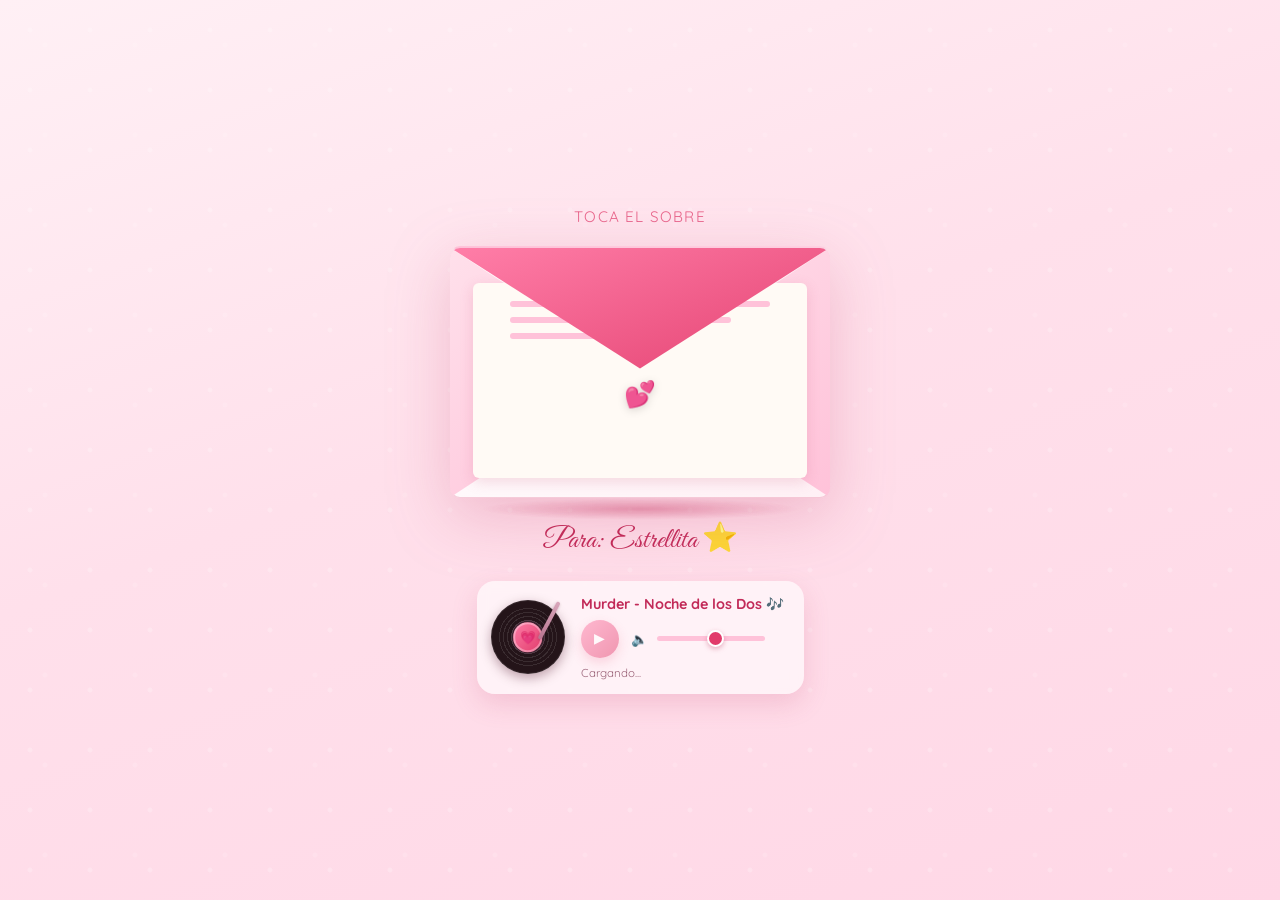
==== docs/index.html @ 25b12443 "Start the music on by default, and fix a YouTube API load race The song now begins as soon as the br" ====
<!DOCTYPE html>
<html lang="es">
<head>
<meta charset="UTF-8">
<meta name="viewport" content="width=device-width, initial-scale=1.0, maximum-scale=1, user-scalable=no">
<title>Para Estrellita 💝</title>
<link rel="icon" href="data:image/svg+xml,<svg xmlns=%22http://www.w3.org/2000/svg%22 viewBox=%220 0 100 100%22><text y=%22.9em%22 font-size=%2290%22>💌</text></svg>">
<link rel="preconnect" href="https://fonts.googleapis.com">
<link rel="preconnect" href="https://fonts.gstatic.com" crossorigin>
<link href="https://fonts.googleapis.com/css2?family=Great+Vibes&family=Quicksand:wght@400;500;600;700&display=swap" rel="stylesheet">
<link rel="stylesheet" href="style.css?v=6">
</head>
<body>

<div class="sky" id="sky"></div>

<main class="stage" id="stage">

  <!-- ENVELOPE SCENE -->
  <section class="scene envelope-scene" id="envelopeScene">
    <p class="hint">Toca el sobre</p>
    <div class="envelope" id="envelope" role="button" tabindex="0" aria-label="Abrir sobre">
      <div class="envelope-shadow"></div>

      <div class="letter-peek">
        <div class="letter-peek-lines">
          <span></span><span></span><span></span>
        </div>
        <div class="wax-seal">S<span class="amp">&amp;</span>E</div>
      </div>

      <div class="flap back-flap"></div>
      <div class="body-bottom"></div>
      <div class="flap side-flap left"></div>
      <div class="flap side-flap right"></div>
      <div class="flap front-flap"></div>

      <div class="heart-lock">💕</div>
    </div>
    <p class="subhint">Para: Estrellita ⭐</p>

    <!-- MUSIC PLAYER -->
    <div class="player" id="player">
      <div class="turntable">
        <div class="vinyl" id="vinyl">
          <div class="vinyl-grooves"></div>
          <div class="vinyl-label">💗</div>
        </div>
        <div class="tonearm"></div>
      </div>

      <div class="player-info">
        <p class="track-title">Murder - Noche de los Dos 🎶</p>
        <div class="player-controls">
          <button class="play-btn" id="playBtn" type="button" aria-label="Reproducir o pausar">▶</button>
          <div class="volume-wrap">
            <span class="vol-icon" aria-hidden="true">🔈</span>
            <input class="volume-slider" id="volumeSlider" type="range"
                   min="0" max="100" value="55" aria-label="Volumen">
          </div>
        </div>
        <p class="player-status" id="playerStatus">Cargando...</p>
      </div>
    </div>
  </section>

  <!-- LETTER SCENE -->
  <section class="scene letter-scene" id="letterScene">
    <button class="back-btn" id="backBtn" aria-label="Cerrar carta">✕</button>

    <div class="flip-wrap">
      <div class="letter-paper" id="letterPaper">

        <div class="paper-face paper-front">
          <!-- graffiti heart sticker, drawn inline so it stays crisp -->
          <svg class="sticker" viewBox="0 0 110 115" aria-hidden="true">
            <g class="sticker-motion">
              <path d="M14 30 C10 22 12 14 19 9" />
              <path d="M7 34 C3 25 5 16 13 10" />
            </g>
            <path class="sticker-heart"
                  d="M55 100 C26 78 13 60 13 42 C13 27 25 18 37 18 C45 18 51 23 55 31
                     C59 23 65 18 73 18 C85 18 97 27 97 42 C97 55 89 70 72 84" />
            <g class="sticker-gloss">
              <path d="M31 36 C35 29 44 27 50 31" />
              <path d="M67 33 C71 28 78 28 82 32" />
              <path d="M86 45 C87 53 84 60 80 65" />
            </g>
            <g class="sticker-drip">
              <path d="M72 84 C74 92 71 97 73 104 C74 108 78 108 78 103 C78 96 80 91 78 83 Z" />
              <circle cx="84" cy="95" r="3.2" />
              <circle cx="62" cy="99" r="2.4" />
            </g>
          </svg>

          <div class="paper-inner">
            <p class="letter-line from-line">From: <b>Sp4rk</b> 🖤</p>
            <p class="letter-line to-line">To: <b>Estrellita</b> ⭐</p>
            <hr class="divider">
            <div class="letter-body" id="letterBody"></div>
            <div class="signature" id="signature">
              <span>Con todo mi cariño,</span>
              <strong>Sp4rk 💝</strong>
            </div>
          </div>
          <div class="floating-hearts" id="floatingHearts"></div>
          <button class="flip-btn" id="flipBtn">Dar vuelta ↩️</button>
        </div>

        <div class="paper-face paper-back">
          <div class="paper-inner back-inner">
            <button class="flip-btn flip-back" id="flipBackBtn">↩️ Volver a la carta</button>
            <h3 class="back-title">¿Y tú qué dices? 🥺</h3>

            <div class="choice-row" id="choiceRow">
              <button class="choice-btn" type="button" data-choice="Sí 💖">Sí 💖</button>
              <button class="choice-btn" type="button" data-choice="No">No</button>
              <button class="choice-btn" type="button" data-choice="Necesito pensarlo 🤔">Necesito pensarlo 🤔</button>
            </div>

            <div class="explain-wrap" id="explainWrap">
              <label for="explainText">Cuéntame más (opcional):</label>
              <textarea id="explainText" rows="4" placeholder="Escribe aquí..."></textarea>
              <button class="send-btn" id="sendBtn" type="button">Enviar 💌</button>
              <p class="send-status" id="sendStatus"></p>
            </div>
          </div>
        </div>

      </div>
    </div>

    <div class="dove-layer" id="doveLayer">
      <div class="dove-rig">
        <span class="carried-letter">💌</span>
        <span class="dove">🕊️</span>
      </div>
    </div>
  </section>

</main>

<!-- Audio host: YouTube's own player, kept offscreen so only the
     turntable above is visible. Nothing is copied or re-hosted. -->
<div class="yt-host" aria-hidden="true"><div id="ytPlayer"></div></div>

<script src="https://www.youtube.com/iframe_api"></script>
<script src="script.js?v=8"></script>
</body>
</html>
---- docs/style.css ----
:root {
  --pink-50: #fff0f5;
  --pink-100: #ffe0eb;
  --pink-200: #ffc2d9;
  --pink-400: #ff7ea8;
  --pink-500: #ff5c8d;
  --rose-600: #e13b6b;
  --rose-700: #c22a58;
  --paper: #fffaf5;
  --ink: #5a2438;
  --ink-soft: #8a4a63;
  --gold: #e8b45e;
  --shadow: rgba(196, 70, 110, 0.25);
}

* { box-sizing: border-box; }

html, body {
  margin: 0;
  padding: 0;
  width: 100%;
  min-height: 100%;
  overflow-x: hidden;
}

body {
  font-family: 'Quicksand', 'Segoe UI', sans-serif;
  background: linear-gradient(160deg, var(--pink-50) 0%, var(--pink-100) 45%, #ffd7e6 100%);
  color: var(--ink);
  min-height: 100vh;
  min-height: 100dvh;
  display: flex;
  align-items: center;
  justify-content: center;
  position: relative;
}

/* floating soft background hearts */
.sky {
  position: fixed;
  inset: 0;
  pointer-events: none;
  overflow: hidden;
  z-index: 0;
}
.sky::before, .sky::after {
  content: "";
  position: absolute;
  inset: 0;
  background-image:
    radial-gradient(circle, rgba(255,255,255,0.55) 2px, transparent 3px);
  background-size: 60px 60px;
  opacity: 0.4;
  animation: drift 40s linear infinite;
}
.sky::after {
  background-size: 90px 90px;
  animation-duration: 60s;
  animation-direction: reverse;
  opacity: 0.25;
}
@keyframes drift {
  from { transform: translateY(0); }
  to { transform: translateY(-200px); }
}

.stage {
  position: relative;
  z-index: 1;
  width: 100%;
  min-height: 100vh;
  min-height: 100dvh;
  display: flex;
  align-items: center;
  justify-content: center;
  padding: 24px;
}

.scene {
  width: 100%;
  display: flex;
  flex-direction: column;
  align-items: center;
  justify-content: center;
}

/* ============ ENVELOPE ============ */

.envelope-scene {
  gap: 22px;
  animation: fadeIn 0.8s ease both;
}

.hint {
  font-size: 0.95rem;
  letter-spacing: 0.08em;
  text-transform: uppercase;
  color: var(--rose-600);
  opacity: 0.75;
  margin: 0;
  animation: pulseHint 2.2s ease-in-out infinite;
}

.subhint {
  font-family: 'Great Vibes', cursive;
  font-size: 1.8rem;
  color: var(--rose-700);
  margin: 0;
}

@keyframes pulseHint {
  0%, 100% { opacity: 0.45; transform: translateY(0); }
  50% { opacity: 0.9; transform: translateY(-3px); }
}

/* ============ MUSIC PLAYER (turntable) ============ */

/* YouTube's iframe does the audio; parked offscreen, never display:none
   (hidden players are blocked from starting on some mobile browsers). */
.yt-host {
  position: fixed;
  width: 1px;
  height: 1px;
  left: -9999px;
  top: 0;
  opacity: 0.01;
  pointer-events: none;
}

.player {
  display: flex;
  align-items: center;
  gap: 16px;
  padding: 14px 20px 14px 14px;
  border-radius: 18px;
  background: rgba(255, 255, 255, 0.62);
  box-shadow: 0 10px 26px rgba(196, 70, 110, 0.18);
  backdrop-filter: blur(6px);
  -webkit-backdrop-filter: blur(6px);
  animation: fadeIn 0.9s ease both 0.3s;
  max-width: 100%;
}

.turntable {
  position: relative;
  flex-shrink: 0;
  width: 74px;
  height: 74px;
}

.vinyl {
  position: absolute;
  inset: 0;
  border-radius: 50%;
  background: radial-gradient(circle at 50% 50%, #3d2430 0 32%, #241419 33% 100%);
  box-shadow: 0 4px 12px rgba(90, 36, 56, 0.4), inset 0 0 0 1px rgba(255,255,255,0.08);
  animation: spinDisc 3.5s linear infinite;
  animation-play-state: paused;
}
.player.playing .vinyl { animation-play-state: running; }

.vinyl-grooves {
  position: absolute;
  inset: 6px;
  border-radius: 50%;
  background: repeating-radial-gradient(
    circle at 50% 50%,
    rgba(255,255,255,0.10) 0 1px,
    transparent 1px 4px
  );
}

.vinyl-label {
  position: absolute;
  left: 50%;
  top: 50%;
  transform: translate(-50%, -50%);
  width: 40%;
  height: 40%;
  border-radius: 50%;
  background: linear-gradient(135deg, var(--pink-400), var(--rose-600));
  display: flex;
  align-items: center;
  justify-content: center;
  font-size: 0.8rem;
  box-shadow: inset 0 0 0 2px rgba(255,255,255,0.35);
}

.tonearm {
  position: absolute;
  top: 2px;
  right: 4px;
  width: 4px;
  height: 42px;
  border-radius: 4px;
  background: linear-gradient(180deg, #d9a7bb, #b8748f);
  transform-origin: top center;
  transform: rotate(28deg);
  transition: transform 0.5s ease;
  box-shadow: 0 1px 3px rgba(90,36,56,0.3);
}
.player.playing .tonearm { transform: rotate(6deg); }

.player-info {
  display: flex;
  flex-direction: column;
  gap: 7px;
  min-width: 0;
}

.track-title {
  margin: 0;
  font-size: 0.9rem;
  font-weight: 700;
  color: var(--rose-700);
  white-space: nowrap;
}

.player-controls {
  display: flex;
  align-items: center;
  gap: 12px;
}

.play-btn {
  flex-shrink: 0;
  width: 38px;
  height: 38px;
  border: none;
  border-radius: 50%;
  background: linear-gradient(135deg, var(--pink-400), var(--rose-600));
  color: white;
  font-size: 0.9rem;
  line-height: 1;
  cursor: pointer;
  box-shadow: 0 5px 12px rgba(225, 59, 107, 0.35);
  transition: transform 0.15s ease, opacity 0.2s ease;
  -webkit-tap-highlight-color: transparent;
}
.play-btn:hover { transform: scale(1.07); }
.play-btn:active { transform: scale(0.94); }
.play-btn:disabled { opacity: 0.5; cursor: default; transform: none; }

.volume-wrap {
  display: flex;
  align-items: center;
  gap: 7px;
  min-width: 0;
}
.vol-icon { font-size: 0.85rem; }

.volume-slider {
  -webkit-appearance: none;
  appearance: none;
  width: 108px;
  max-width: 40vw;
  height: 5px;
  border-radius: 999px;
  background: var(--pink-200);
  outline: none;
  cursor: pointer;
}
.volume-slider::-webkit-slider-thumb {
  -webkit-appearance: none;
  appearance: none;
  width: 17px;
  height: 17px;
  border-radius: 50%;
  background: var(--rose-600);
  border: 2px solid white;
  box-shadow: 0 2px 5px rgba(196,70,110,0.4);
  cursor: pointer;
}
.volume-slider::-moz-range-thumb {
  width: 15px;
  height: 15px;
  border-radius: 50%;
  background: var(--rose-600);
  border: 2px solid white;
  box-shadow: 0 2px 5px rgba(196,70,110,0.4);
  cursor: pointer;
  border-color: white;
}

.player-status {
  margin: 0;
  font-size: 0.72rem;
  color: var(--ink-soft);
  opacity: 0.85;
  min-height: 1em;
}

@keyframes spinDisc {
  to { transform: rotate(360deg); }
}

.envelope {
  position: relative;
  width: min(340px, 82vw);
  height: min(230px, 55vw);
  cursor: pointer;
  -webkit-tap-highlight-color: transparent;
  filter: drop-shadow(0 18px 30px var(--shadow));
  transition: transform 0.35s ease;
}
.envelope:hover { transform: translateY(-4px) scale(1.015); }
.envelope:active { transform: translateY(-1px) scale(0.99); }

.envelope-shadow {
  position: absolute;
  bottom: -22px;
  left: 8%;
  width: 84%;
  height: 22px;
  background: radial-gradient(ellipse at center, rgba(194,42,88,0.35) 0%, transparent 70%);
  border-radius: 50%;
  z-index: 0;
}

.body-bottom {
  position: absolute;
  inset: 0;
  background: linear-gradient(135deg, #ffffff 0%, var(--pink-50) 100%);
  border-radius: 10px;
  box-shadow: inset 0 0 0 1px rgba(226,120,155,0.35);
  z-index: 1;
}

.side-flap {
  position: absolute;
  top: 0;
  width: 50%;
  height: 100%;
  background: linear-gradient(135deg, var(--pink-100), var(--pink-200));
  z-index: 2;
}
.side-flap.left {
  left: 0;
  clip-path: polygon(0 0, 100% 50%, 0 100%);
  border-radius: 10px 0 0 10px;
}
.side-flap.right {
  right: 0;
  clip-path: polygon(100% 0, 0 50%, 100% 100%);
  border-radius: 0 10px 10px 0;
}

.back-flap {
  position: absolute;
  top: -2px;
  left: 0;
  width: 100%;
  height: 62%;
  background: linear-gradient(160deg, var(--pink-200), var(--pink-100));
  clip-path: polygon(0 0, 100% 0, 50% 78%);
  border-radius: 10px 10px 0 0;
  transform-origin: top center;
  z-index: 0;
}

.letter-peek {
  position: absolute;
  left: 6%;
  right: 6%;
  bottom: 8%;
  top: 14%;
  background: var(--paper);
  border-radius: 6px;
  box-shadow: 0 4px 14px rgba(196,70,110,0.18);
  z-index: 3;
  transform: translateY(0%);
  transition: transform 0.6s cubic-bezier(.2,.8,.3,1.2);
  display: flex;
  align-items: flex-start;
  justify-content: center;
  padding-top: 18px;
  overflow: hidden;
}

.letter-peek-lines {
  width: 78%;
  display: flex;
  flex-direction: column;
  gap: 10px;
}
.letter-peek-lines span {
  display: block;
  height: 6px;
  border-radius: 4px;
  background: var(--pink-200);
}
.letter-peek-lines span:nth-child(2) { width: 85%; }
.letter-peek-lines span:nth-child(3) { width: 60%; }

.front-flap {
  position: absolute;
  top: 0;
  left: 0;
  width: 100%;
  height: 62%;
  background: linear-gradient(160deg, var(--pink-400), var(--rose-600));
  clip-path: polygon(0 0, 100% 0, 50% 78%);
  border-radius: 10px 10px 0 0;
  transform-origin: top center;
  z-index: 4;
  transition: transform 0.7s cubic-bezier(.6,-0.28,.44,1.32);
  box-shadow: 0 2px 6px rgba(0,0,0,0.08);
}

.heart-lock {
  position: absolute;
  left: 50%;
  top: 58%;
  transform: translate(-50%, -50%);
  font-size: 1.6rem;
  z-index: 5;
  filter: drop-shadow(0 2px 4px rgba(0,0,0,0.15));
  transition: opacity 0.3s ease, transform 0.3s ease;
  animation: heartbeat 1.6s ease-in-out infinite;
}

.wax-seal {
  display: none;
}

@keyframes heartbeat {
  0%, 100% { transform: translate(-50%, -50%) scale(1); }
  25% { transform: translate(-50%, -50%) scale(1.15); }
  40% { transform: translate(-50%, -50%) scale(0.95); }
}

/* opened state */
.envelope.open .front-flap {
  transform: rotateX(180deg);
  z-index: 0;
}
.envelope.open .heart-lock {
  opacity: 0;
  transform: translate(-50%, -50%) scale(0.4);
}
.envelope.open .letter-peek {
  transform: translateY(-78%);
}

/* ============ LETTER SCENE ============ */

.letter-scene {
  position: fixed;
  inset: 0;
  z-index: 5;
  opacity: 0;
  pointer-events: none;
  transition: opacity 0.4s ease;
  padding: 20px;
  display: flex;
  align-items: center;
  justify-content: center;
}
.letter-scene.visible {
  opacity: 1;
  pointer-events: auto;
}

.flip-wrap {
  width: min(560px, 94vw);
  max-height: min(720px, 90dvh);
  perspective: 1800px;
}

.letter-paper {
  position: relative;
  width: 100%;
  height: min(720px, 90dvh);
  background: var(--paper);
  border-radius: 14px;
  box-shadow: 0 24px 60px rgba(150, 40, 80, 0.35);
  transform: translateY(40px) scale(0.9);
  opacity: 0;
  transition: transform 0.55s cubic-bezier(.2,.8,.2,1.1), opacity 0.5s ease, box-shadow 0.4s ease;
  -webkit-transform-style: preserve-3d; /* iOS flattens the 3D context without this */
  transform-style: preserve-3d;
}
.letter-scene.visible .letter-paper {
  transform: translateY(0) scale(1);
  opacity: 1;
}
/* These must stay at least as specific as the rule above, or the
   base "visible" transform wins and the card never rotates. */
.letter-scene.visible .letter-paper.flipped {
  transform: rotateY(180deg);
}
.letter-scene.visible .letter-paper.sending {
  transform: scale(0.15) translateY(-10px);
  opacity: 0;
  box-shadow: none;
}
.letter-scene.visible .letter-paper.flipped.sending {
  transform: rotateY(180deg) scale(0.15) translateY(-10px);
  opacity: 0;
  box-shadow: none;
}

.paper-face {
  position: absolute;
  inset: 0;
  -webkit-backface-visibility: hidden; /* iOS Safari ignores the unprefixed one */
  backface-visibility: hidden;
  border-radius: 14px;
  overflow: hidden;
  display: flex;
  flex-direction: column;
  background: var(--paper);
}

/* backface-visibility alone can't be trusted: the away-facing side still
   captures taps (dead buttons on every browser) and iOS paints it mirrored
   through the card. The visible face is swapped explicitly instead, toggled
   by JS at the midpoint of the flip while the card is edge-on. No transition
   here on purpose -- visibility is inherited, so a delayed transition leaves
   children stale whenever it doesn't run. */
.letter-paper:not(.show-back) .paper-back,
.letter-paper.show-back .paper-front {
  visibility: hidden;
  pointer-events: none;
}
/* ============ STICKER ============ */

.sticker {
  position: absolute;
  top: 26px;
  right: 26px;
  width: 88px;
  height: auto;
  z-index: 4;
  pointer-events: none;
  transform: rotate(9deg);
  filter: drop-shadow(0 4px 7px rgba(150, 40, 80, 0.28));
  animation: stickerPop 0.6s cubic-bezier(.2,.9,.3,1.5) both 1.1s;
}

.sticker-heart {
  fill: #e879a8;
  stroke: #1c1c1c;
  stroke-width: 7.5;
  stroke-linecap: round;
  stroke-linejoin: round;
}
.sticker-gloss {
  fill: none;
  stroke: #ffffff;
  stroke-width: 5;
  stroke-linecap: round;
}
.sticker-motion {
  fill: none;
  stroke: #1c1c1c;
  stroke-width: 5.5;
  stroke-linecap: round;
}
.sticker-drip { fill: #1c1c1c; }

@keyframes stickerPop {
  from { opacity: 0; transform: rotate(-14deg) scale(0.3); }
  to   { opacity: 1; transform: rotate(9deg) scale(1); }
}

.paper-face::before {
  content: "";
  position: absolute;
  inset: 0;
  background:
    repeating-linear-gradient(transparent, transparent 37px, rgba(255,150,180,0.12) 38px);
  pointer-events: none;
}
.paper-back {
  transform: rotateY(180deg);
}

.back-btn {
  position: fixed;
  top: 20px;
  right: 20px;
  width: 34px;
  height: 34px;
  border: none;
  border-radius: 50%;
  background: rgba(225, 59, 107, 0.12);
  color: var(--rose-600);
  font-size: 1rem;
  cursor: pointer;
  z-index: 20;
  transition: background 0.2s ease, transform 0.2s ease;
}
.back-btn:hover { background: rgba(225,59,107,0.2); transform: rotate(90deg); }

.paper-inner {
  position: relative;
  padding: 46px 36px 30px;
  overflow-y: auto;
  z-index: 2;
  flex: 1;
  min-height: 0;
}

.letter-line {
  font-family: 'Great Vibes', cursive;
  font-size: 1.7rem;
  margin: 2px 0;
  color: var(--rose-700);
}
.to-line { margin-bottom: 6px; }

.divider {
  border: none;
  border-top: 1.5px dashed var(--pink-200);
  margin: 14px 0 20px;
}

.letter-body {
  font-size: 1.02rem;
  line-height: 1.85;
  color: var(--ink);
  white-space: pre-wrap;
  min-height: 2em;
}

.letter-body .cursor {
  display: inline-block;
  width: 2px;
  height: 1em;
  background: var(--rose-600);
  margin-left: 2px;
  vertical-align: -0.15em;
  animation: blink 0.9s steps(1) infinite;
}
@keyframes blink { 50% { opacity: 0; } }

.signature {
  margin-top: 26px;
  display: flex;
  flex-direction: column;
  gap: 4px;
  opacity: 0;
  transform: translateY(8px);
  transition: opacity 0.6s ease, transform 0.6s ease;
}
.signature.show { opacity: 1; transform: translateY(0); }
.signature span { font-size: 0.92rem; color: var(--ink-soft); }
.signature strong {
  font-family: 'Great Vibes', cursive;
  font-size: 2rem;
  color: var(--rose-700);
}

.floating-hearts {
  position: absolute;
  inset: 0;
  pointer-events: none;
  overflow: hidden;
  z-index: 1;
}
.floating-hearts span {
  position: absolute;
  bottom: -30px;
  font-size: 1.1rem;
  opacity: 0.85;
  animation: floatUp linear forwards;
}
@keyframes floatUp {
  to { transform: translateY(-680px) rotate(25deg); opacity: 0; }
}

@keyframes fadeIn {
  from { opacity: 0; transform: translateY(10px); }
  to { opacity: 1; transform: translateY(0); }
}

/* ============ FLIP / RESPONSE FORM ============ */

.flip-btn {
  display: block;
  flex-shrink: 0;
  position: relative;
  z-index: 3;
  margin: 0 auto;
  padding: 12px 22px;
  border: none;
  border-top: 1.5px dashed var(--pink-200);
  border-radius: 0 0 14px 14px;
  width: 100%;
  background: var(--paper);
  color: var(--rose-600);
  font-family: 'Quicksand', sans-serif;
  font-weight: 600;
  font-size: 0.92rem;
  cursor: pointer;
  opacity: 0;
  transform: translateY(8px);
  pointer-events: none;
  transition: opacity 0.6s ease, transform 0.6s ease, background 0.2s ease, color 0.2s ease;
}
.flip-btn.show { opacity: 1; transform: translateY(0); pointer-events: auto; }
.flip-btn:hover { background: var(--pink-50); color: var(--rose-700); }

.flip-btn.flip-back {
  display: inline-block;
  width: auto;
  margin: 0 0 14px;
  opacity: 1;
  transform: none;
  pointer-events: auto;
  font-size: 0.85rem;
  padding: 8px 16px;
  border: 2px solid var(--pink-200);
  border-radius: 999px;
  background: white;
}

.back-title {
  font-family: 'Great Vibes', cursive;
  font-size: 2rem;
  color: var(--rose-700);
  margin: 4px 0 18px;
  text-align: center;
}

.choice-row {
  display: flex;
  flex-wrap: wrap;
  gap: 10px;
  justify-content: center;
  margin-bottom: 6px;
}

.choice-btn {
  padding: 10px 18px;
  border-radius: 999px;
  border: 2px solid var(--pink-200);
  background: white;
  color: var(--ink);
  font-family: 'Quicksand', sans-serif;
  font-weight: 600;
  font-size: 0.92rem;
  cursor: pointer;
  transition: all 0.2s ease;
}
.choice-btn:hover { border-color: var(--pink-400); }
.choice-btn.selected {
  background: var(--rose-600);
  border-color: var(--rose-600);
  color: white;
}
.choice-btn:disabled { opacity: 0.6; cursor: default; }

.explain-wrap {
  display: none;
  flex-direction: column;
  gap: 10px;
  margin-top: 20px;
  animation: fadeIn 0.5s ease both;
}
.explain-wrap.show { display: flex; }

.explain-wrap label {
  font-size: 0.85rem;
  color: var(--ink-soft);
}

.explain-wrap textarea {
  width: 100%;
  border: 1.5px solid var(--pink-200);
  border-radius: 10px;
  padding: 12px;
  font-family: 'Quicksand', sans-serif;
  font-size: 0.95rem;
  color: var(--ink);
  background: white;
  resize: vertical;
  min-height: 80px;
}
.explain-wrap textarea:focus {
  outline: none;
  border-color: var(--pink-400);
}

.send-btn {
  align-self: center;
  padding: 11px 26px;
  border: none;
  border-radius: 999px;
  background: linear-gradient(135deg, var(--pink-400), var(--rose-600));
  color: white;
  font-family: 'Quicksand', sans-serif;
  font-weight: 700;
  font-size: 0.95rem;
  cursor: pointer;
  box-shadow: 0 8px 18px rgba(225,59,107,0.35);
  transition: transform 0.15s ease, opacity 0.2s ease;
}
.send-btn:hover { transform: translateY(-2px); }
.send-btn:disabled { opacity: 0.65; cursor: default; transform: none; }

.send-status {
  text-align: center;
  font-size: 0.88rem;
  color: var(--ink-soft);
  min-height: 1.2em;
  margin: 4px 0 0;
}

/* ============ DOVE DELIVERY ANIMATION ============ */

.dove-layer {
  position: fixed;
  inset: 0;
  pointer-events: none;
  z-index: 50;
  opacity: 0;
}
.dove-layer.flying {
  opacity: 1;
  animation: doveLayerFade 3s ease forwards;
}
@keyframes doveLayerFade {
  0% { opacity: 0; }
  8% { opacity: 1; }
  85% { opacity: 1; }
  100% { opacity: 0; }
}

.dove-rig {
  position: absolute;
  left: -20%;
  bottom: 6%;
  display: flex;
  align-items: center;
  gap: 2px;
  font-size: 2.6rem;
  transform: scale(0.7);
}
.dove-layer.flying .dove-rig {
  animation: doveFly 3s cubic-bezier(.35,.05,.55,.95) forwards;
}
.dove-rig .carried-letter {
  font-size: 0.6em;
  transform: translateY(6px) rotate(-8deg);
}
.dove-rig .dove {
  display: inline-block;
  animation: doveFlap 0.35s ease-in-out infinite alternate;
}
@keyframes doveFlap {
  from { transform: scaleY(1); }
  to { transform: scaleY(0.82) rotate(-4deg); }
}
@keyframes doveFly {
  0%   { left: -20%; bottom: 6%; transform: scale(0.7) rotate(-6deg); }
  50%  { left: 46%; bottom: 58%; transform: scale(1.05) rotate(4deg); }
  100% { left: 118%; bottom: 92%; transform: scale(0.6) rotate(10deg); }
}

/* ============ RESPONSIVE ============ */

@media (max-width: 480px) {
  .letter-line { font-size: 1.4rem; }
  .signature strong { font-size: 1.6rem; }
  .paper-inner { padding: 40px 22px 26px; }
  .letter-body { font-size: 0.96rem; line-height: 1.75; }
  .subhint { font-size: 1.5rem; }
  .back-title { font-size: 1.6rem; }
  .choice-btn { font-size: 0.85rem; padding: 9px 14px; }
  .dove-rig { font-size: 2rem; }
  .player { gap: 12px; padding: 12px 14px; }
  .turntable { width: 60px; height: 60px; }
  .tonearm { height: 34px; }
  .track-title { font-size: 0.82rem; }
  .volume-slider { width: 88px; }
  .sticker { width: 62px; top: 20px; right: 18px; }
}

@media (min-width: 900px) {
  .envelope { width: 380px; height: 250px; }
}
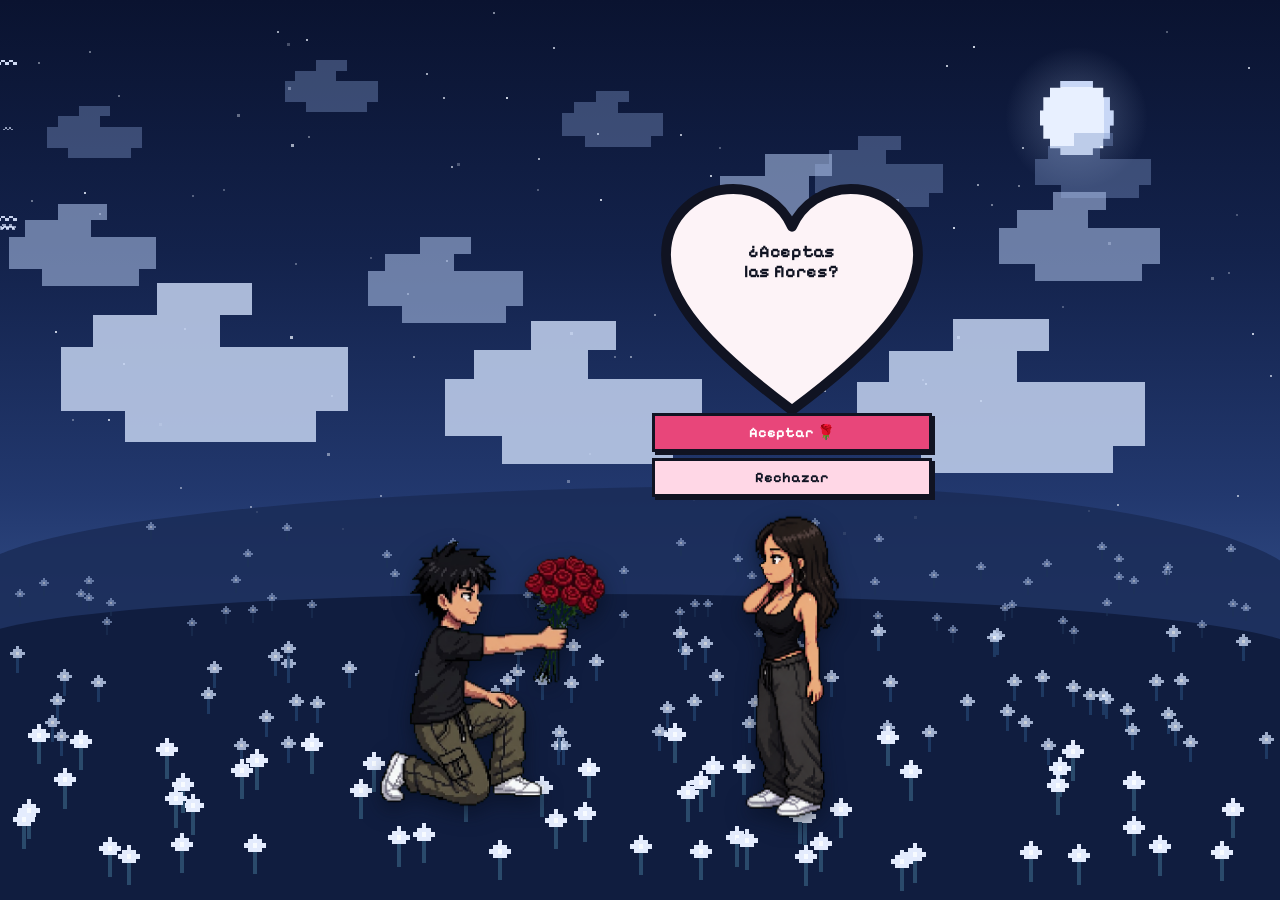
==== commit 3975fa34: "Replace the letter with the pixel-art rose scene The letter page has served its purpose, so the scen" ====
--- a/docs/index.html
+++ b/docs/index.html
@@ -3,148 +3,87 @@
 <head>
 <meta charset="UTF-8">
 <meta name="viewport" content="width=device-width, initial-scale=1.0, maximum-scale=1, user-scalable=no">
-<title>Para Estrellita 💝</title>
-<link rel="icon" href="data:image/svg+xml,<svg xmlns=%22http://www.w3.org/2000/svg%22 viewBox=%220 0 100 100%22><text y=%22.9em%22 font-size=%2290%22>💌</text></svg>">
+<title>Para Estrellita 🌹</title>
+<link rel="icon" href="data:image/svg+xml,<svg xmlns=%22http://www.w3.org/2000/svg%22 viewBox=%220 0 100 100%22><text y=%22.9em%22 font-size=%2290%22>🌹</text></svg>">
 <link rel="preconnect" href="https://fonts.googleapis.com">
 <link rel="preconnect" href="https://fonts.gstatic.com" crossorigin>
-<link href="https://fonts.googleapis.com/css2?family=Great+Vibes&family=Quicksand:wght@400;500;600;700&display=swap" rel="stylesheet">
-<link rel="stylesheet" href="style.css?v=6">
+<link href="https://fonts.googleapis.com/css2?family=Pixelify+Sans:wght@400;600;700&display=swap" rel="stylesheet">
+<link rel="stylesheet" href="style.css?v=2">
 </head>
 <body>
 
-<div class="sky" id="sky"></div>
+<main class="world" id="world">
 
-<main class="stage" id="stage">
+  <!-- ============ ANIMATED PIXEL BACKGROUND ============ -->
+  <div class="sky"></div>
+  <div class="stars" id="stars"></div>
 
-  <!-- ENVELOPE SCENE -->
-  <section class="scene envelope-scene" id="envelopeScene">
-    <p class="hint">Toca el sobre</p>
-    <div class="envelope" id="envelope" role="button" tabindex="0" aria-label="Abrir sobre">
-      <div class="envelope-shadow"></div>
+  <div class="moon">
+    <div class="moon-glow"></div>
+    <div class="moon-body"></div>
+  </div>
 
-      <div class="letter-peek">
-        <div class="letter-peek-lines">
-          <span></span><span></span><span></span>
+  <!-- three drifting cloud layers, back to front -->
+  <div class="cloud-layer layer-far"  id="cloudFar"></div>
+  <div class="cloud-layer layer-mid"  id="cloudMid"></div>
+  <div class="cloud-layer layer-near" id="cloudNear"></div>
+
+  <div class="birds" id="birds"></div>
+
+  <div class="hills">
+    <div class="hill hill-back"></div>
+    <div class="hill hill-front"></div>
+  </div>
+
+  <div class="field" id="field"></div>
+
+  <!-- ============ CHARACTERS ============ -->
+  <div class="scene">
+
+    <div class="char-slot boy-slot">
+      <img class="char boy" id="boy"
+           src="img/chico-rodilla.png"
+           alt="Sp4rk ofreciendo unas rosas"
+           data-kneeling="img/chico-rodilla.png"
+           data-standing="img/chico-parado.png">
+    </div>
+
+    <div class="char-slot girl-slot">
+      <!-- heart-shaped bubble, sits above her head -->
+      <div class="bubble" id="bubble">
+        <div class="heart-wrap">
+          <svg class="bubble-heart" viewBox="0 0 200 182" aria-hidden="true">
+            <path d="M100 168 C38 122 10 88 10 57 C10 29 33 10 58 10
+                     C77 10 93 21 100 37 C107 21 123 10 142 10
+                     C167 10 190 29 190 57 C190 88 162 122 100 168 Z"/>
+          </svg>
+          <p class="bubble-text" id="bubbleText">¿Aceptas<br>las flores?</p>
         </div>
-        <div class="wax-seal">S<span class="amp">&amp;</span>E</div>
+
+        <!-- buttons live below the heart: its silhouette narrows toward the
+             point, so anything stacked inside would spill out of the shape -->
+        <div class="bubble-btns" id="bubbleBtns">
+          <button class="pix-btn accept" id="acceptBtn" type="button">Aceptar 🌹</button>
+          <button class="pix-btn reject" id="rejectBtn" type="button">Rechazar</button>
+        </div>
       </div>
 
-      <div class="flap back-flap"></div>
-      <div class="body-bottom"></div>
-      <div class="flap side-flap left"></div>
-      <div class="flap side-flap right"></div>
-      <div class="flap front-flap"></div>
-
-      <div class="heart-lock">💕</div>
-    </div>
-    <p class="subhint">Para: Estrellita ⭐</p>
-
-    <!-- MUSIC PLAYER -->
-    <div class="player" id="player">
-      <div class="turntable">
-        <div class="vinyl" id="vinyl">
-          <div class="vinyl-grooves"></div>
-          <div class="vinyl-label">💗</div>
-        </div>
-        <div class="tonearm"></div>
-      </div>
-
-      <div class="player-info">
-        <p class="track-title">Murder - Noche de los Dos 🎶</p>
-        <div class="player-controls">
-          <button class="play-btn" id="playBtn" type="button" aria-label="Reproducir o pausar">▶</button>
-          <div class="volume-wrap">
-            <span class="vol-icon" aria-hidden="true">🔈</span>
-            <input class="volume-slider" id="volumeSlider" type="range"
-                   min="0" max="100" value="55" aria-label="Volumen">
-          </div>
-        </div>
-        <p class="player-status" id="playerStatus">Cargando...</p>
-      </div>
-    </div>
-  </section>
-
-  <!-- LETTER SCENE -->
-  <section class="scene letter-scene" id="letterScene">
-    <button class="back-btn" id="backBtn" aria-label="Cerrar carta">✕</button>
-
-    <div class="flip-wrap">
-      <div class="letter-paper" id="letterPaper">
-
-        <div class="paper-face paper-front">
-          <!-- graffiti heart sticker, drawn inline so it stays crisp -->
-          <svg class="sticker" viewBox="0 0 110 115" aria-hidden="true">
-            <g class="sticker-motion">
-              <path d="M14 30 C10 22 12 14 19 9" />
-              <path d="M7 34 C3 25 5 16 13 10" />
-            </g>
-            <path class="sticker-heart"
-                  d="M55 100 C26 78 13 60 13 42 C13 27 25 18 37 18 C45 18 51 23 55 31
-                     C59 23 65 18 73 18 C85 18 97 27 97 42 C97 55 89 70 72 84" />
-            <g class="sticker-gloss">
-              <path d="M31 36 C35 29 44 27 50 31" />
-              <path d="M67 33 C71 28 78 28 82 32" />
-              <path d="M86 45 C87 53 84 60 80 65" />
-            </g>
-            <g class="sticker-drip">
-              <path d="M72 84 C74 92 71 97 73 104 C74 108 78 108 78 103 C78 96 80 91 78 83 Z" />
-              <circle cx="84" cy="95" r="3.2" />
-              <circle cx="62" cy="99" r="2.4" />
-            </g>
-          </svg>
-
-          <div class="paper-inner">
-            <p class="letter-line from-line">From: <b>Sp4rk</b> 🖤</p>
-            <p class="letter-line to-line">To: <b>Estrellita</b> ⭐</p>
-            <hr class="divider">
-            <div class="letter-body" id="letterBody"></div>
-            <div class="signature" id="signature">
-              <span>Con todo mi cariño,</span>
-              <strong>Sp4rk 💝</strong>
-            </div>
-          </div>
-          <div class="floating-hearts" id="floatingHearts"></div>
-          <button class="flip-btn" id="flipBtn">Dar vuelta ↩️</button>
-        </div>
-
-        <div class="paper-face paper-back">
-          <div class="paper-inner back-inner">
-            <button class="flip-btn flip-back" id="flipBackBtn">↩️ Volver a la carta</button>
-            <h3 class="back-title">¿Y tú qué dices? 🥺</h3>
-
-            <div class="choice-row" id="choiceRow">
-              <button class="choice-btn" type="button" data-choice="Sí 💖">Sí 💖</button>
-              <button class="choice-btn" type="button" data-choice="No">No</button>
-              <button class="choice-btn" type="button" data-choice="Necesito pensarlo 🤔">Necesito pensarlo 🤔</button>
-            </div>
-
-            <div class="explain-wrap" id="explainWrap">
-              <label for="explainText">Cuéntame más (opcional):</label>
-              <textarea id="explainText" rows="4" placeholder="Escribe aquí..."></textarea>
-              <button class="send-btn" id="sendBtn" type="button">Enviar 💌</button>
-              <p class="send-status" id="sendStatus"></p>
-            </div>
-          </div>
-        </div>
-
-      </div>
+      <img class="char girl" id="girl"
+           src="img/chica-parada.png"
+           alt="Estrellita"
+           data-empty="img/chica-parada.png"
+           data-flowers="img/chica-flores.png">
     </div>
 
-    <div class="dove-layer" id="doveLayer">
-      <div class="dove-rig">
-        <span class="carried-letter">💌</span>
-        <span class="dove">🕊️</span>
-      </div>
-    </div>
-  </section>
+  </div>
+
+  <!-- celebration petals / hearts land here -->
+  <div class="confetti" id="confetti"></div>
+
+  <p class="ending" id="ending"></p>
 
 </main>
 
-<!-- Audio host: YouTube's own player, kept offscreen so only the
-     turntable above is visible. Nothing is copied or re-hosted. -->
-<div class="yt-host" aria-hidden="true"><div id="ytPlayer"></div></div>
-
-<script src="https://www.youtube.com/iframe_api"></script>
-<script src="script.js?v=8"></script>
+<script src="script.js?v=1"></script>
 </body>
 </html>
--- a/docs/style.css
+++ b/docs/style.css
@@ -1,16 +1,20 @@
 :root {
-  --pink-50: #fff0f5;
-  --pink-100: #ffe0eb;
-  --pink-200: #ffc2d9;
-  --pink-400: #ff7ea8;
-  --pink-500: #ff5c8d;
-  --rose-600: #e13b6b;
-  --rose-700: #c22a58;
-  --paper: #fffaf5;
-  --ink: #5a2438;
-  --ink-soft: #8a4a63;
-  --gold: #e8b45e;
-  --shadow: rgba(196, 70, 110, 0.25);
+  --night-0: #0a1330;
+  --night-1: #13224b;
+  --night-2: #22386e;
+  --night-3: #3a5793;
+  --haze:    #6d88c0;
+  --cloud-a: #93a9d6;
+  --cloud-b: #b9c9ea;
+  --hill-a:  #101d3f;
+  --hill-b:  #1b2c58;
+  --petal:   #e4ecfd;
+  --petal-b: #bccdf0;
+  --stem:    #24406b;
+  --ink:     #101322;
+  --rose:    #e8467a;
+  --rose-dk: #b62a56;
+  --paper:   #fdf3f7;
 }
 
 * { box-sizing: border-box; }
@@ -18,866 +22,360 @@
 html, body {
   margin: 0;
   padding: 0;
+  height: 100%;
+  overflow: hidden;
+  background: var(--night-0);
+}
+
+body {
+  font-family: 'Pixelify Sans', 'Trebuchet MS', sans-serif;
+  color: var(--paper);
+  -webkit-font-smoothing: none;
+}
+
+/* The sprites are drawn far larger than they display, so they are scaled
+   DOWN -- nearest-neighbour would drop pixels and leave jagged, shimmering
+   edges. Smooth resampling is the right choice here. */
+.char { image-rendering: auto; }
+
+.world {
+  position: relative;
   width: 100%;
-  min-height: 100%;
-  overflow-x: hidden;
-}
-
-body {
-  font-family: 'Quicksand', 'Segoe UI', sans-serif;
-  background: linear-gradient(160deg, var(--pink-50) 0%, var(--pink-100) 45%, #ffd7e6 100%);
+  height: 100vh;
+  height: 100dvh;
+  overflow: hidden;
+}
+
+/* ============ SKY ============ */
+
+.sky {
+  position: absolute;
+  inset: 0;
+  background: linear-gradient(
+    180deg,
+    var(--night-0) 0%,
+    var(--night-1) 28%,
+    var(--night-2) 55%,
+    var(--night-3) 78%,
+    var(--haze) 100%
+  );
+}
+
+.stars { position: absolute; inset: 0 0 40% 0; }
+.stars i {
+  position: absolute;
+  display: block;
+  background: #eef4ff;
+  animation: twinkle 3.4s steps(2) infinite;
+}
+@keyframes twinkle {
+  0%, 100% { opacity: 0.18; }
+  50%      { opacity: 0.95; }
+}
+
+.moon {
+  position: absolute;
+  top: 9%;
+  right: 13%;
+  width: 74px;
+  height: 74px;
+}
+.moon-body {
+  position: absolute;
+  inset: 0;
+  background: #e8f0ff;
+  /* blocky "pixel circle" instead of a smooth one */
+  clip-path: polygon(
+    28% 0, 72% 0, 72% 9%, 86% 9%, 86% 22%, 95% 22%, 95% 40%, 100% 40%,
+    100% 60%, 95% 60%, 95% 78%, 86% 78%, 86% 91%, 72% 91%, 72% 100%,
+    28% 100%, 28% 91%, 14% 91%, 14% 78%, 5% 78%, 5% 60%, 0 60%,
+    0 40%, 5% 40%, 5% 22%, 14% 22%, 14% 9%, 28% 9%
+  );
+  box-shadow: inset -10px 6px 0 rgba(160,185,235,0.45);
+}
+.moon-glow {
+  position: absolute;
+  inset: -60%;
+  background: radial-gradient(circle, rgba(200,220,255,0.28) 0%, transparent 62%);
+  animation: moonPulse 6s ease-in-out infinite;
+}
+@keyframes moonPulse {
+  0%, 100% { opacity: 0.75; transform: scale(1); }
+  50%      { opacity: 1;    transform: scale(1.07); }
+}
+
+/* ============ CLOUDS ============ */
+
+.cloud-layer {
+  position: absolute;
+  left: 0;
+  width: 200%;          /* two copies side by side for a seamless loop */
+  display: flex;
+  pointer-events: none;
+}
+.cloud-layer > svg { width: 50%; height: auto; flex: 0 0 50%; }
+
+.layer-far  { top: 6%;  opacity: 0.40; animation: drift 96s linear infinite; }
+.layer-mid  { top: 17%; opacity: 0.62; animation: drift 64s linear infinite; }
+.layer-near { top: 30%; opacity: 0.85; animation: drift 42s linear infinite; }
+
+@keyframes drift {
+  from { transform: translateX(0); }
+  to   { transform: translateX(-50%); }
+}
+
+/* ============ BIRDS ============ */
+
+.birds { position: absolute; inset: 0 0 45% 0; pointer-events: none; }
+.bird {
+  position: absolute;
+  width: 18px;
+  height: 12px;
+  animation-name: flyAcross;
+  animation-timing-function: linear;
+  animation-iteration-count: infinite;
+}
+.bird svg { width: 100%; height: 100%; display: block; animation: flap 0.42s steps(2) infinite; }
+
+@keyframes flyAcross {
+  from { transform: translateX(-12vw); }
+  to   { transform: translateX(112vw); }
+}
+@keyframes flap {
+  0%, 100% { transform: scaleY(1); }
+  50%      { transform: scaleY(0.45); }
+}
+
+/* ============ GROUND ============ */
+
+.hills { position: absolute; left: 0; right: 0; bottom: 0; height: 46%; }
+.hill { position: absolute; left: -2%; right: -2%; bottom: 0; }
+.hill-back {
+  height: 100%;
+  background: var(--hill-b);
+  border-radius: 60% 40% 0 0 / 22% 26% 0 0;
+  opacity: 0.85;
+}
+.hill-front {
+  height: 74%;
+  background: var(--hill-a);
+  border-radius: 45% 55% 0 0 / 16% 20% 0 0;
+}
+
+/* ============ FLOWER FIELD ============ */
+
+.field {
+  position: absolute;
+  left: 0; right: 0; bottom: 0;
+  height: 44%;
+  pointer-events: none;
+}
+.flower {
+  position: absolute;
+  transform-origin: bottom center;
+  animation: sway 3.6s ease-in-out infinite;
+}
+.flower svg { display: block; }
+@keyframes sway {
+  0%, 100% { transform: rotate(-3deg); }
+  50%      { transform: rotate(3deg); }
+}
+
+/* ============ CHARACTERS ============ */
+
+.scene {
+  position: absolute;
+  left: 0; right: 0;
+  bottom: 6%;
+  display: flex;
+  align-items: flex-end;
+  justify-content: center;
+  gap: clamp(4px, 3vw, 40px);
+  z-index: 6;
+  padding: 0 12px;
+}
+
+.char-slot { position: relative; display: flex; align-items: flex-end; }
+
+.char {
+  display: block;
+  height: clamp(190px, 40vh, 340px);
+  width: auto;
+  filter: drop-shadow(0 8px 10px rgba(6, 12, 30, 0.55));
+  transition: opacity 0.35s ease, transform 0.5s cubic-bezier(.2,.9,.3,1.3);
+}
+
+/* she stands a touch shorter than his kneeling frame reads */
+.girl { height: clamp(200px, 42vh, 355px); }
+
+.char.swap-out { opacity: 0; transform: translateY(6px) scale(0.97); }
+
+.boy.stood-up  { animation: standUp 0.6s cubic-bezier(.2,.9,.3,1.25) both; }
+.girl.took-em  { animation: tookThem 0.7s cubic-bezier(.2,.9,.3,1.4) both; }
+
+@keyframes standUp {
+  from { transform: translateY(14px) scale(0.96); }
+  to   { transform: translateY(0) scale(1); }
+}
+@keyframes tookThem {
+  0%   { transform: translateY(0) scale(1); }
+  40%  { transform: translateY(-10px) scale(1.04); }
+  100% { transform: translateY(0) scale(1); }
+}
+
+/* placeholder shown only if a sprite file is missing */
+.char.missing {
+  height: clamp(190px, 40vh, 340px);
+  width: clamp(120px, 26vw, 200px);
+  border: 3px dashed rgba(230, 240, 255, 0.5);
+  border-radius: 8px;
+  background: rgba(255,255,255,0.06);
+}
+
+/* ============ HEART BUBBLE ============ */
+
+.bubble {
+  position: absolute;
+  bottom: calc(100% - 6px);
+  left: 50%;
+  transform: translateX(-50%);
+  width: clamp(216px, 60vw, 280px);
+  z-index: 9;
+  animation: bubbleIn 0.55s cubic-bezier(.2,.9,.3,1.5) both 0.5s,
+             bob 3.2s ease-in-out infinite 1.1s;
+}
+.bubble.gone {
+  animation: bubbleOut 0.4s ease forwards;
+  pointer-events: none;
+}
+
+@keyframes bubbleIn {
+  from { opacity: 0; transform: translateX(-50%) translateY(14px) scale(0.5); }
+  to   { opacity: 1; transform: translateX(-50%) translateY(0) scale(1); }
+}
+@keyframes bubbleOut {
+  to { opacity: 0; transform: translateX(-50%) translateY(-10px) scale(0.55); }
+}
+@keyframes bob {
+  0%, 100% { margin-top: 0; }
+  50%      { margin-top: -7px; }
+}
+
+.heart-wrap { position: relative; width: 100%; }
+
+.bubble-heart { display: block; width: 100%; height: auto; }
+.bubble-heart path {
+  fill: var(--paper);
+  stroke: var(--ink);
+  stroke-width: 7;
+  stroke-linejoin: round;
+}
+
+/* centred on the heart's wide upper half, where there is room for text */
+.bubble-text {
+  position: absolute;
+  top: 34%;
+  left: 50%;
+  transform: translate(-50%, -50%);
+  width: 74%;
+  margin: 0;
+  text-align: center;
   color: var(--ink);
-  min-height: 100vh;
-  min-height: 100dvh;
+  font-size: clamp(0.92rem, 3.6vw, 1.1rem);
+  font-weight: 700;
+  line-height: 1.15;
+}
+
+.bubble-btns {
   display: flex;
-  align-items: center;
-  justify-content: center;
-  position: relative;
-}
-
-/* floating soft background hearts */
-.sky {
-  position: fixed;
-  inset: 0;
-  pointer-events: none;
-  overflow: hidden;
-  z-index: 0;
-}
-.sky::before, .sky::after {
-  content: "";
-  position: absolute;
-  inset: 0;
-  background-image:
-    radial-gradient(circle, rgba(255,255,255,0.55) 2px, transparent 3px);
-  background-size: 60px 60px;
-  opacity: 0.4;
-  animation: drift 40s linear infinite;
-}
-.sky::after {
-  background-size: 90px 90px;
-  animation-duration: 60s;
-  animation-direction: reverse;
-  opacity: 0.25;
-}
-@keyframes drift {
-  from { transform: translateY(0); }
-  to { transform: translateY(-200px); }
-}
-
-.stage {
-  position: relative;
-  z-index: 1;
+  flex-direction: column;
+  align-items: stretch;
+  gap: 6px;
   width: 100%;
-  min-height: 100vh;
-  min-height: 100dvh;
-  display: flex;
-  align-items: center;
-  justify-content: center;
-  padding: 24px;
-}
-
-.scene {
-  width: 100%;
+  margin-top: -6%;   /* tuck up under the heart's point */
+}
+
+.pix-btn {
+  font-family: 'Pixelify Sans', sans-serif;
+  font-size: clamp(0.78rem, 3vw, 0.9rem);
+  font-weight: 700;
+  padding: 8px 14px;
+  min-height: 38px;      /* big enough to hit with a thumb */
+  border: 3px solid var(--ink);
+  border-radius: 0;                 /* keep the pixel look: hard corners */
+  cursor: pointer;
+  color: var(--ink);
+  background: #ffd7e6;
+  box-shadow: 3px 3px 0 var(--ink);
+  transition: transform 0.08s ease, box-shadow 0.08s ease, background 0.15s ease;
+  -webkit-tap-highlight-color: transparent;
+  white-space: nowrap;
+}
+.pix-btn:hover  { background: #ffc2d9; }
+.pix-btn:active { transform: translate(3px, 3px); box-shadow: 0 0 0 var(--ink); }
+.pix-btn.accept { background: var(--rose); color: #fff; }
+.pix-btn.accept:hover { background: var(--rose-dk); }
+
+.bubble {
   display: flex;
   flex-direction: column;
   align-items: center;
-  justify-content: center;
-}
-
-/* ============ ENVELOPE ============ */
-
-.envelope-scene {
-  gap: 22px;
-  animation: fadeIn 0.8s ease both;
-}
-
-.hint {
-  font-size: 0.95rem;
-  letter-spacing: 0.08em;
-  text-transform: uppercase;
-  color: var(--rose-600);
-  opacity: 0.75;
+}
+
+/* ============ CELEBRATION ============ */
+
+.confetti { position: absolute; inset: 0; pointer-events: none; z-index: 8; overflow: hidden; }
+.confetti span {
+  position: absolute;
+  top: -30px;
+  font-size: 1.15rem;
+  animation: fall linear forwards;
+}
+@keyframes fall {
+  to { transform: translateY(112vh) rotate(320deg); opacity: 0; }
+}
+
+.ending {
+  position: absolute;
+  left: 50%;
+  bottom: 3%;
+  transform: translateX(-50%);
   margin: 0;
-  animation: pulseHint 2.2s ease-in-out infinite;
-}
-
-.subhint {
-  font-family: 'Great Vibes', cursive;
-  font-size: 1.8rem;
-  color: var(--rose-700);
-  margin: 0;
-}
-
-@keyframes pulseHint {
-  0%, 100% { opacity: 0.45; transform: translateY(0); }
-  50% { opacity: 0.9; transform: translateY(-3px); }
-}
-
-/* ============ MUSIC PLAYER (turntable) ============ */
-
-/* YouTube's iframe does the audio; parked offscreen, never display:none
-   (hidden players are blocked from starting on some mobile browsers). */
-.yt-host {
-  position: fixed;
-  width: 1px;
-  height: 1px;
-  left: -9999px;
-  top: 0;
-  opacity: 0.01;
-  pointer-events: none;
-}
-
-.player {
-  display: flex;
-  align-items: center;
-  gap: 16px;
-  padding: 14px 20px 14px 14px;
-  border-radius: 18px;
-  background: rgba(255, 255, 255, 0.62);
-  box-shadow: 0 10px 26px rgba(196, 70, 110, 0.18);
-  backdrop-filter: blur(6px);
-  -webkit-backdrop-filter: blur(6px);
-  animation: fadeIn 0.9s ease both 0.3s;
-  max-width: 100%;
-}
-
-.turntable {
-  position: relative;
-  flex-shrink: 0;
-  width: 74px;
-  height: 74px;
-}
-
-.vinyl {
-  position: absolute;
-  inset: 0;
-  border-radius: 50%;
-  background: radial-gradient(circle at 50% 50%, #3d2430 0 32%, #241419 33% 100%);
-  box-shadow: 0 4px 12px rgba(90, 36, 56, 0.4), inset 0 0 0 1px rgba(255,255,255,0.08);
-  animation: spinDisc 3.5s linear infinite;
-  animation-play-state: paused;
-}
-.player.playing .vinyl { animation-play-state: running; }
-
-.vinyl-grooves {
-  position: absolute;
-  inset: 6px;
-  border-radius: 50%;
-  background: repeating-radial-gradient(
-    circle at 50% 50%,
-    rgba(255,255,255,0.10) 0 1px,
-    transparent 1px 4px
-  );
-}
-
-.vinyl-label {
-  position: absolute;
-  left: 50%;
-  top: 50%;
-  transform: translate(-50%, -50%);
-  width: 40%;
-  height: 40%;
-  border-radius: 50%;
-  background: linear-gradient(135deg, var(--pink-400), var(--rose-600));
-  display: flex;
-  align-items: center;
-  justify-content: center;
-  font-size: 0.8rem;
-  box-shadow: inset 0 0 0 2px rgba(255,255,255,0.35);
-}
-
-.tonearm {
-  position: absolute;
-  top: 2px;
-  right: 4px;
-  width: 4px;
-  height: 42px;
-  border-radius: 4px;
-  background: linear-gradient(180deg, #d9a7bb, #b8748f);
-  transform-origin: top center;
-  transform: rotate(28deg);
-  transition: transform 0.5s ease;
-  box-shadow: 0 1px 3px rgba(90,36,56,0.3);
-}
-.player.playing .tonearm { transform: rotate(6deg); }
-
-.player-info {
-  display: flex;
-  flex-direction: column;
-  gap: 7px;
-  min-width: 0;
-}
-
-.track-title {
-  margin: 0;
-  font-size: 0.9rem;
+  padding: 8px 18px;
+  font-size: clamp(0.9rem, 3.4vw, 1.15rem);
   font-weight: 700;
-  color: var(--rose-700);
-  white-space: nowrap;
-}
-
-.player-controls {
-  display: flex;
-  align-items: center;
-  gap: 12px;
-}
-
-.play-btn {
-  flex-shrink: 0;
-  width: 38px;
-  height: 38px;
-  border: none;
-  border-radius: 50%;
-  background: linear-gradient(135deg, var(--pink-400), var(--rose-600));
-  color: white;
-  font-size: 0.9rem;
-  line-height: 1;
-  cursor: pointer;
-  box-shadow: 0 5px 12px rgba(225, 59, 107, 0.35);
-  transition: transform 0.15s ease, opacity 0.2s ease;
-  -webkit-tap-highlight-color: transparent;
-}
-.play-btn:hover { transform: scale(1.07); }
-.play-btn:active { transform: scale(0.94); }
-.play-btn:disabled { opacity: 0.5; cursor: default; transform: none; }
-
-.volume-wrap {
-  display: flex;
-  align-items: center;
-  gap: 7px;
-  min-width: 0;
-}
-.vol-icon { font-size: 0.85rem; }
-
-.volume-slider {
-  -webkit-appearance: none;
-  appearance: none;
-  width: 108px;
-  max-width: 40vw;
-  height: 5px;
-  border-radius: 999px;
-  background: var(--pink-200);
-  outline: none;
-  cursor: pointer;
-}
-.volume-slider::-webkit-slider-thumb {
-  -webkit-appearance: none;
-  appearance: none;
-  width: 17px;
-  height: 17px;
-  border-radius: 50%;
-  background: var(--rose-600);
-  border: 2px solid white;
-  box-shadow: 0 2px 5px rgba(196,70,110,0.4);
-  cursor: pointer;
-}
-.volume-slider::-moz-range-thumb {
-  width: 15px;
-  height: 15px;
-  border-radius: 50%;
-  background: var(--rose-600);
-  border: 2px solid white;
-  box-shadow: 0 2px 5px rgba(196,70,110,0.4);
-  cursor: pointer;
-  border-color: white;
-}
-
-.player-status {
-  margin: 0;
-  font-size: 0.72rem;
-  color: var(--ink-soft);
-  opacity: 0.85;
-  min-height: 1em;
-}
-
-@keyframes spinDisc {
-  to { transform: rotate(360deg); }
-}
-
-.envelope {
-  position: relative;
-  width: min(340px, 82vw);
-  height: min(230px, 55vw);
-  cursor: pointer;
-  -webkit-tap-highlight-color: transparent;
-  filter: drop-shadow(0 18px 30px var(--shadow));
-  transition: transform 0.35s ease;
-}
-.envelope:hover { transform: translateY(-4px) scale(1.015); }
-.envelope:active { transform: translateY(-1px) scale(0.99); }
-
-.envelope-shadow {
-  position: absolute;
-  bottom: -22px;
-  left: 8%;
-  width: 84%;
-  height: 22px;
-  background: radial-gradient(ellipse at center, rgba(194,42,88,0.35) 0%, transparent 70%);
-  border-radius: 50%;
-  z-index: 0;
-}
-
-.body-bottom {
-  position: absolute;
-  inset: 0;
-  background: linear-gradient(135deg, #ffffff 0%, var(--pink-50) 100%);
-  border-radius: 10px;
-  box-shadow: inset 0 0 0 1px rgba(226,120,155,0.35);
-  z-index: 1;
-}
-
-.side-flap {
-  position: absolute;
-  top: 0;
-  width: 50%;
-  height: 100%;
-  background: linear-gradient(135deg, var(--pink-100), var(--pink-200));
-  z-index: 2;
-}
-.side-flap.left {
-  left: 0;
-  clip-path: polygon(0 0, 100% 50%, 0 100%);
-  border-radius: 10px 0 0 10px;
-}
-.side-flap.right {
-  right: 0;
-  clip-path: polygon(100% 0, 0 50%, 100% 100%);
-  border-radius: 0 10px 10px 0;
-}
-
-.back-flap {
-  position: absolute;
-  top: -2px;
-  left: 0;
-  width: 100%;
-  height: 62%;
-  background: linear-gradient(160deg, var(--pink-200), var(--pink-100));
-  clip-path: polygon(0 0, 100% 0, 50% 78%);
-  border-radius: 10px 10px 0 0;
-  transform-origin: top center;
-  z-index: 0;
-}
-
-.letter-peek {
-  position: absolute;
-  left: 6%;
-  right: 6%;
-  bottom: 8%;
-  top: 14%;
-  background: var(--paper);
-  border-radius: 6px;
-  box-shadow: 0 4px 14px rgba(196,70,110,0.18);
-  z-index: 3;
-  transform: translateY(0%);
-  transition: transform 0.6s cubic-bezier(.2,.8,.3,1.2);
-  display: flex;
-  align-items: flex-start;
-  justify-content: center;
-  padding-top: 18px;
-  overflow: hidden;
-}
-
-.letter-peek-lines {
-  width: 78%;
-  display: flex;
-  flex-direction: column;
-  gap: 10px;
-}
-.letter-peek-lines span {
-  display: block;
-  height: 6px;
-  border-radius: 4px;
-  background: var(--pink-200);
-}
-.letter-peek-lines span:nth-child(2) { width: 85%; }
-.letter-peek-lines span:nth-child(3) { width: 60%; }
-
-.front-flap {
-  position: absolute;
-  top: 0;
-  left: 0;
-  width: 100%;
-  height: 62%;
-  background: linear-gradient(160deg, var(--pink-400), var(--rose-600));
-  clip-path: polygon(0 0, 100% 0, 50% 78%);
-  border-radius: 10px 10px 0 0;
-  transform-origin: top center;
-  z-index: 4;
-  transition: transform 0.7s cubic-bezier(.6,-0.28,.44,1.32);
-  box-shadow: 0 2px 6px rgba(0,0,0,0.08);
-}
-
-.heart-lock {
-  position: absolute;
-  left: 50%;
-  top: 58%;
-  transform: translate(-50%, -50%);
-  font-size: 1.6rem;
-  z-index: 5;
-  filter: drop-shadow(0 2px 4px rgba(0,0,0,0.15));
-  transition: opacity 0.3s ease, transform 0.3s ease;
-  animation: heartbeat 1.6s ease-in-out infinite;
-}
-
-.wax-seal {
-  display: none;
-}
-
-@keyframes heartbeat {
-  0%, 100% { transform: translate(-50%, -50%) scale(1); }
-  25% { transform: translate(-50%, -50%) scale(1.15); }
-  40% { transform: translate(-50%, -50%) scale(0.95); }
-}
-
-/* opened state */
-.envelope.open .front-flap {
-  transform: rotateX(180deg);
-  z-index: 0;
-}
-.envelope.open .heart-lock {
+  color: var(--paper);
+  text-shadow: 2px 2px 0 rgba(8, 14, 34, 0.85);
   opacity: 0;
-  transform: translate(-50%, -50%) scale(0.4);
-}
-.envelope.open .letter-peek {
-  transform: translateY(-78%);
-}
-
-/* ============ LETTER SCENE ============ */
-
-.letter-scene {
-  position: fixed;
-  inset: 0;
-  z-index: 5;
-  opacity: 0;
-  pointer-events: none;
-  transition: opacity 0.4s ease;
-  padding: 20px;
-  display: flex;
-  align-items: center;
-  justify-content: center;
-}
-.letter-scene.visible {
-  opacity: 1;
-  pointer-events: auto;
-}
-
-.flip-wrap {
-  width: min(560px, 94vw);
-  max-height: min(720px, 90dvh);
-  perspective: 1800px;
-}
-
-.letter-paper {
-  position: relative;
-  width: 100%;
-  height: min(720px, 90dvh);
-  background: var(--paper);
-  border-radius: 14px;
-  box-shadow: 0 24px 60px rgba(150, 40, 80, 0.35);
-  transform: translateY(40px) scale(0.9);
-  opacity: 0;
-  transition: transform 0.55s cubic-bezier(.2,.8,.2,1.1), opacity 0.5s ease, box-shadow 0.4s ease;
-  -webkit-transform-style: preserve-3d; /* iOS flattens the 3D context without this */
-  transform-style: preserve-3d;
-}
-.letter-scene.visible .letter-paper {
-  transform: translateY(0) scale(1);
-  opacity: 1;
-}
-/* These must stay at least as specific as the rule above, or the
-   base "visible" transform wins and the card never rotates. */
-.letter-scene.visible .letter-paper.flipped {
-  transform: rotateY(180deg);
-}
-.letter-scene.visible .letter-paper.sending {
-  transform: scale(0.15) translateY(-10px);
-  opacity: 0;
-  box-shadow: none;
-}
-.letter-scene.visible .letter-paper.flipped.sending {
-  transform: rotateY(180deg) scale(0.15) translateY(-10px);
-  opacity: 0;
-  box-shadow: none;
-}
-
-.paper-face {
-  position: absolute;
-  inset: 0;
-  -webkit-backface-visibility: hidden; /* iOS Safari ignores the unprefixed one */
-  backface-visibility: hidden;
-  border-radius: 14px;
-  overflow: hidden;
-  display: flex;
-  flex-direction: column;
-  background: var(--paper);
-}
-
-/* backface-visibility alone can't be trusted: the away-facing side still
-   captures taps (dead buttons on every browser) and iOS paints it mirrored
-   through the card. The visible face is swapped explicitly instead, toggled
-   by JS at the midpoint of the flip while the card is edge-on. No transition
-   here on purpose -- visibility is inherited, so a delayed transition leaves
-   children stale whenever it doesn't run. */
-.letter-paper:not(.show-back) .paper-back,
-.letter-paper.show-back .paper-front {
-  visibility: hidden;
-  pointer-events: none;
-}
-/* ============ STICKER ============ */
-
-.sticker {
-  position: absolute;
-  top: 26px;
-  right: 26px;
-  width: 88px;
-  height: auto;
-  z-index: 4;
-  pointer-events: none;
-  transform: rotate(9deg);
-  filter: drop-shadow(0 4px 7px rgba(150, 40, 80, 0.28));
-  animation: stickerPop 0.6s cubic-bezier(.2,.9,.3,1.5) both 1.1s;
-}
-
-.sticker-heart {
-  fill: #e879a8;
-  stroke: #1c1c1c;
-  stroke-width: 7.5;
-  stroke-linecap: round;
-  stroke-linejoin: round;
-}
-.sticker-gloss {
-  fill: none;
-  stroke: #ffffff;
-  stroke-width: 5;
-  stroke-linecap: round;
-}
-.sticker-motion {
-  fill: none;
-  stroke: #1c1c1c;
-  stroke-width: 5.5;
-  stroke-linecap: round;
-}
-.sticker-drip { fill: #1c1c1c; }
-
-@keyframes stickerPop {
-  from { opacity: 0; transform: rotate(-14deg) scale(0.3); }
-  to   { opacity: 1; transform: rotate(9deg) scale(1); }
-}
-
-.paper-face::before {
-  content: "";
-  position: absolute;
-  inset: 0;
-  background:
-    repeating-linear-gradient(transparent, transparent 37px, rgba(255,150,180,0.12) 38px);
-  pointer-events: none;
-}
-.paper-back {
-  transform: rotateY(180deg);
-}
-
-.back-btn {
-  position: fixed;
-  top: 20px;
-  right: 20px;
-  width: 34px;
-  height: 34px;
-  border: none;
-  border-radius: 50%;
-  background: rgba(225, 59, 107, 0.12);
-  color: var(--rose-600);
-  font-size: 1rem;
-  cursor: pointer;
-  z-index: 20;
-  transition: background 0.2s ease, transform 0.2s ease;
-}
-.back-btn:hover { background: rgba(225,59,107,0.2); transform: rotate(90deg); }
-
-.paper-inner {
-  position: relative;
-  padding: 46px 36px 30px;
-  overflow-y: auto;
-  z-index: 2;
-  flex: 1;
-  min-height: 0;
-}
-
-.letter-line {
-  font-family: 'Great Vibes', cursive;
-  font-size: 1.7rem;
-  margin: 2px 0;
-  color: var(--rose-700);
-}
-.to-line { margin-bottom: 6px; }
-
-.divider {
-  border: none;
-  border-top: 1.5px dashed var(--pink-200);
-  margin: 14px 0 20px;
-}
-
-.letter-body {
-  font-size: 1.02rem;
-  line-height: 1.85;
-  color: var(--ink);
-  white-space: pre-wrap;
-  min-height: 2em;
-}
-
-.letter-body .cursor {
-  display: inline-block;
-  width: 2px;
-  height: 1em;
-  background: var(--rose-600);
-  margin-left: 2px;
-  vertical-align: -0.15em;
-  animation: blink 0.9s steps(1) infinite;
-}
-@keyframes blink { 50% { opacity: 0; } }
-
-.signature {
-  margin-top: 26px;
-  display: flex;
-  flex-direction: column;
-  gap: 4px;
-  opacity: 0;
-  transform: translateY(8px);
-  transition: opacity 0.6s ease, transform 0.6s ease;
-}
-.signature.show { opacity: 1; transform: translateY(0); }
-.signature span { font-size: 0.92rem; color: var(--ink-soft); }
-.signature strong {
-  font-family: 'Great Vibes', cursive;
-  font-size: 2rem;
-  color: var(--rose-700);
-}
-
-.floating-hearts {
-  position: absolute;
-  inset: 0;
-  pointer-events: none;
-  overflow: hidden;
-  z-index: 1;
-}
-.floating-hearts span {
-  position: absolute;
-  bottom: -30px;
-  font-size: 1.1rem;
-  opacity: 0.85;
-  animation: floatUp linear forwards;
-}
-@keyframes floatUp {
-  to { transform: translateY(-680px) rotate(25deg); opacity: 0; }
-}
-
-@keyframes fadeIn {
-  from { opacity: 0; transform: translateY(10px); }
-  to { opacity: 1; transform: translateY(0); }
-}
-
-/* ============ FLIP / RESPONSE FORM ============ */
-
-.flip-btn {
-  display: block;
-  flex-shrink: 0;
-  position: relative;
-  z-index: 3;
-  margin: 0 auto;
-  padding: 12px 22px;
-  border: none;
-  border-top: 1.5px dashed var(--pink-200);
-  border-radius: 0 0 14px 14px;
-  width: 100%;
-  background: var(--paper);
-  color: var(--rose-600);
-  font-family: 'Quicksand', sans-serif;
-  font-weight: 600;
-  font-size: 0.92rem;
-  cursor: pointer;
-  opacity: 0;
-  transform: translateY(8px);
-  pointer-events: none;
-  transition: opacity 0.6s ease, transform 0.6s ease, background 0.2s ease, color 0.2s ease;
-}
-.flip-btn.show { opacity: 1; transform: translateY(0); pointer-events: auto; }
-.flip-btn:hover { background: var(--pink-50); color: var(--rose-700); }
-
-.flip-btn.flip-back {
-  display: inline-block;
-  width: auto;
-  margin: 0 0 14px;
-  opacity: 1;
-  transform: none;
-  pointer-events: auto;
-  font-size: 0.85rem;
-  padding: 8px 16px;
-  border: 2px solid var(--pink-200);
-  border-radius: 999px;
-  background: white;
-}
-
-.back-title {
-  font-family: 'Great Vibes', cursive;
-  font-size: 2rem;
-  color: var(--rose-700);
-  margin: 4px 0 18px;
+  transition: opacity 0.7s ease;
+  z-index: 10;
   text-align: center;
-}
-
-.choice-row {
-  display: flex;
-  flex-wrap: wrap;
-  gap: 10px;
-  justify-content: center;
-  margin-bottom: 6px;
-}
-
-.choice-btn {
-  padding: 10px 18px;
-  border-radius: 999px;
-  border: 2px solid var(--pink-200);
-  background: white;
-  color: var(--ink);
-  font-family: 'Quicksand', sans-serif;
-  font-weight: 600;
-  font-size: 0.92rem;
-  cursor: pointer;
-  transition: all 0.2s ease;
-}
-.choice-btn:hover { border-color: var(--pink-400); }
-.choice-btn.selected {
-  background: var(--rose-600);
-  border-color: var(--rose-600);
-  color: white;
-}
-.choice-btn:disabled { opacity: 0.6; cursor: default; }
-
-.explain-wrap {
-  display: none;
-  flex-direction: column;
-  gap: 10px;
-  margin-top: 20px;
-  animation: fadeIn 0.5s ease both;
-}
-.explain-wrap.show { display: flex; }
-
-.explain-wrap label {
-  font-size: 0.85rem;
-  color: var(--ink-soft);
-}
-
-.explain-wrap textarea {
-  width: 100%;
-  border: 1.5px solid var(--pink-200);
-  border-radius: 10px;
-  padding: 12px;
-  font-family: 'Quicksand', sans-serif;
-  font-size: 0.95rem;
-  color: var(--ink);
-  background: white;
-  resize: vertical;
-  min-height: 80px;
-}
-.explain-wrap textarea:focus {
-  outline: none;
-  border-color: var(--pink-400);
-}
-
-.send-btn {
-  align-self: center;
-  padding: 11px 26px;
-  border: none;
-  border-radius: 999px;
-  background: linear-gradient(135deg, var(--pink-400), var(--rose-600));
-  color: white;
-  font-family: 'Quicksand', sans-serif;
-  font-weight: 700;
-  font-size: 0.95rem;
-  cursor: pointer;
-  box-shadow: 0 8px 18px rgba(225,59,107,0.35);
-  transition: transform 0.15s ease, opacity 0.2s ease;
-}
-.send-btn:hover { transform: translateY(-2px); }
-.send-btn:disabled { opacity: 0.65; cursor: default; transform: none; }
-
-.send-status {
-  text-align: center;
-  font-size: 0.88rem;
-  color: var(--ink-soft);
-  min-height: 1.2em;
-  margin: 4px 0 0;
-}
-
-/* ============ DOVE DELIVERY ANIMATION ============ */
-
-.dove-layer {
-  position: fixed;
-  inset: 0;
-  pointer-events: none;
-  z-index: 50;
-  opacity: 0;
-}
-.dove-layer.flying {
-  opacity: 1;
-  animation: doveLayerFade 3s ease forwards;
-}
-@keyframes doveLayerFade {
-  0% { opacity: 0; }
-  8% { opacity: 1; }
-  85% { opacity: 1; }
-  100% { opacity: 0; }
-}
-
-.dove-rig {
-  position: absolute;
-  left: -20%;
-  bottom: 6%;
-  display: flex;
-  align-items: center;
-  gap: 2px;
-  font-size: 2.6rem;
-  transform: scale(0.7);
-}
-.dove-layer.flying .dove-rig {
-  animation: doveFly 3s cubic-bezier(.35,.05,.55,.95) forwards;
-}
-.dove-rig .carried-letter {
-  font-size: 0.6em;
-  transform: translateY(6px) rotate(-8deg);
-}
-.dove-rig .dove {
-  display: inline-block;
-  animation: doveFlap 0.35s ease-in-out infinite alternate;
-}
-@keyframes doveFlap {
-  from { transform: scaleY(1); }
-  to { transform: scaleY(0.82) rotate(-4deg); }
-}
-@keyframes doveFly {
-  0%   { left: -20%; bottom: 6%; transform: scale(0.7) rotate(-6deg); }
-  50%  { left: 46%; bottom: 58%; transform: scale(1.05) rotate(4deg); }
-  100% { left: 118%; bottom: 92%; transform: scale(0.6) rotate(10deg); }
-}
+  width: 92%;
+}
+.ending.show { opacity: 1; }
 
 /* ============ RESPONSIVE ============ */
 
-@media (max-width: 480px) {
-  .letter-line { font-size: 1.4rem; }
-  .signature strong { font-size: 1.6rem; }
-  .paper-inner { padding: 40px 22px 26px; }
-  .letter-body { font-size: 0.96rem; line-height: 1.75; }
-  .subhint { font-size: 1.5rem; }
-  .back-title { font-size: 1.6rem; }
-  .choice-btn { font-size: 0.85rem; padding: 9px 14px; }
-  .dove-rig { font-size: 2rem; }
-  .player { gap: 12px; padding: 12px 14px; }
-  .turntable { width: 60px; height: 60px; }
-  .tonearm { height: 34px; }
-  .track-title { font-size: 0.82rem; }
-  .volume-slider { width: 88px; }
-  .sticker { width: 62px; top: 20px; right: 18px; }
-}
-
-@media (min-width: 900px) {
-  .envelope { width: 380px; height: 250px; }
-}
+@media (max-width: 520px) {
+  /* Size off the viewport WIDTH too, not just height: two sprites side by
+     side must fit across a narrow phone without overlapping or clipping. */
+  .scene { gap: 6px; bottom: 8%; padding: 0 8px; }
+  .char  { height: min(30vh, 55vw); }
+  .girl  { height: min(31vh, 57vw); }
+  .moon  { width: 54px; height: 54px; top: 7%; right: 10%; }
+  /* she stands near the right edge, so the bubble centred over her head has
+     to stay narrow enough not to run off screen */
+  .bubble { width: min(48vw, 190px); }
+  .bubble-text { font-size: 0.86rem; width: 78%; }
+}
+
+/* landscape phones: keep everything on screen */
+@media (max-height: 520px) {
+  .char { height: 46vh; }
+  .girl { height: 48vh; }
+  .scene { bottom: 4%; }
+}
+
+@media (prefers-reduced-motion: reduce) {
+  .cloud-layer, .bird, .bird svg, .flower, .moon-glow, .bubble { animation: none; }
+}
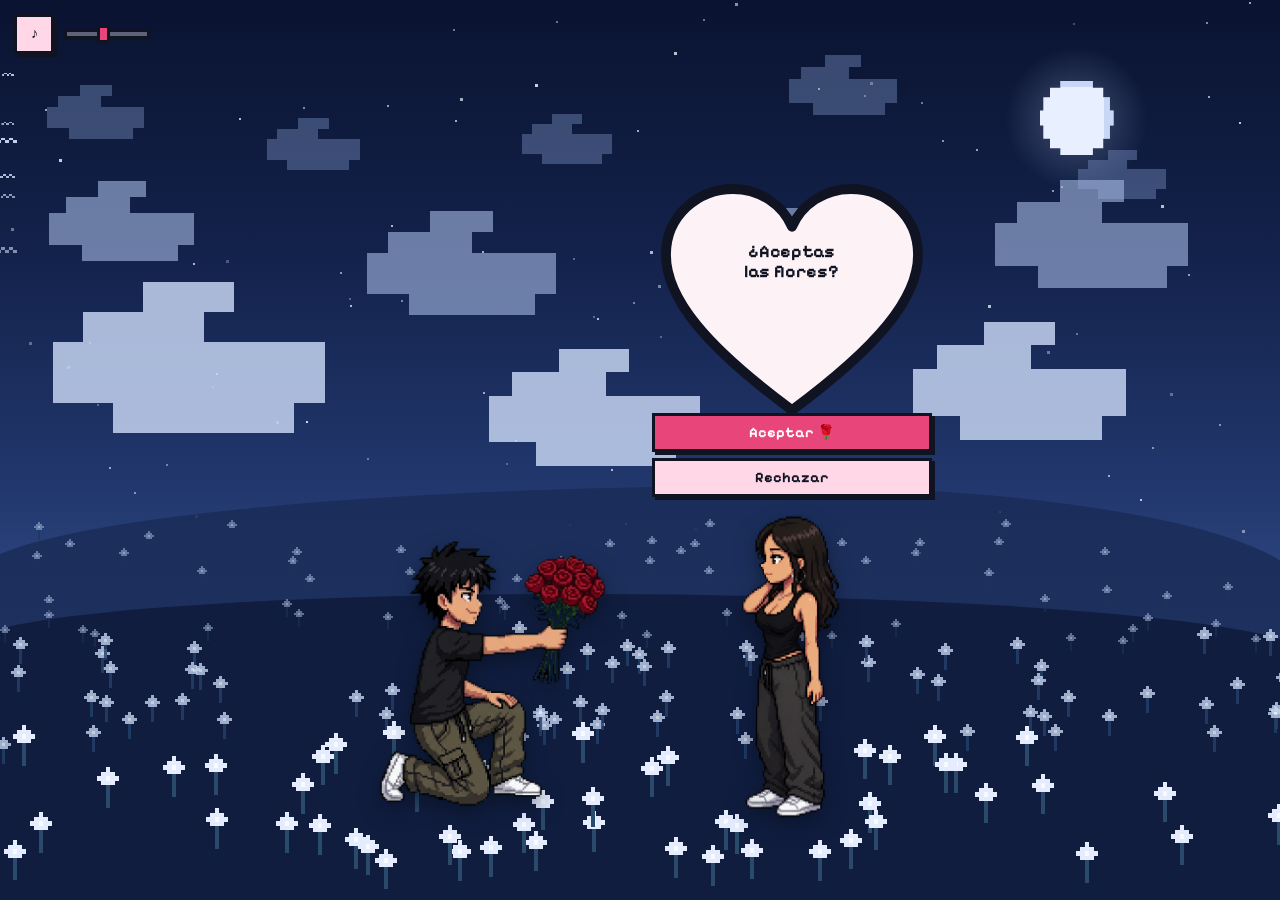
==== commit 632eda42: "Add looping background music with a pixel-styled control Plays through YouTube's own embedded player" ====
--- a/docs/index.html
+++ b/docs/index.html
@@ -8,11 +8,19 @@
 <link rel="preconnect" href="https://fonts.googleapis.com">
 <link rel="preconnect" href="https://fonts.gstatic.com" crossorigin>
 <link href="https://fonts.googleapis.com/css2?family=Pixelify+Sans:wght@400;600;700&display=swap" rel="stylesheet">
-<link rel="stylesheet" href="style.css?v=2">
+<link rel="stylesheet" href="style.css?v=3">
 </head>
 <body>
 
 <main class="world" id="world">
+
+  <!-- ============ MUSIC CONTROL ============ -->
+  <div class="music" id="music">
+    <button class="pix-btn music-btn" id="musicBtn" type="button"
+            aria-label="Pausar o reproducir la música">♪</button>
+    <input class="vol" id="vol" type="range" min="0" max="100" value="45"
+           aria-label="Volumen">
+  </div>
 
   <!-- ============ ANIMATED PIXEL BACKGROUND ============ -->
   <div class="sky"></div>
@@ -84,6 +92,11 @@
 
 </main>
 
-<script src="script.js?v=1"></script>
+<!-- Audio host: YouTube's own player, parked offscreen so only the little
+     control above is visible. Nothing is copied or re-hosted. -->
+<div class="yt-host" aria-hidden="true"><div id="ytPlayer"></div></div>
+
+<script src="https://www.youtube.com/iframe_api"></script>
+<script src="script.js?v=2"></script>
 </body>
 </html>
--- a/docs/style.css
+++ b/docs/style.css
@@ -46,6 +46,69 @@
   overflow: hidden;
 }
 
+/* ============ MUSIC CONTROL ============ */
+
+/* the iframe does the audio; kept offscreen but never display:none,
+   since hidden players are blocked from starting on some mobile browsers */
+.yt-host {
+  position: fixed;
+  width: 1px;
+  height: 1px;
+  left: -9999px;
+  top: 0;
+  opacity: 0.01;
+  pointer-events: none;
+}
+
+.music {
+  position: absolute;
+  top: 14px;
+  left: 14px;
+  z-index: 20;
+  display: flex;
+  align-items: center;
+  gap: 8px;
+}
+
+.music-btn {
+  width: 40px;
+  height: 40px;
+  min-height: 40px;
+  padding: 0;
+  font-size: 1.05rem;
+  line-height: 1;
+  background: #ffd7e6;
+}
+.music-btn.off { background: #c9d3e8; color: #4a5570; }
+
+.vol {
+  -webkit-appearance: none;
+  appearance: none;
+  width: 86px;
+  height: 10px;
+  background: rgba(253, 243, 247, 0.35);
+  border: 3px solid var(--ink);
+  outline: none;
+  cursor: pointer;
+}
+.vol::-webkit-slider-thumb {
+  -webkit-appearance: none;
+  appearance: none;
+  width: 13px;
+  height: 18px;
+  background: var(--rose);
+  border: 3px solid var(--ink);
+  cursor: pointer;
+}
+.vol::-moz-range-thumb {
+  width: 13px;
+  height: 18px;
+  border-radius: 0;
+  background: var(--rose);
+  border: 3px solid var(--ink);
+  cursor: pointer;
+}
+
 /* ============ SKY ============ */
 
 .sky {
@@ -367,6 +430,8 @@
      to stay narrow enough not to run off screen */
   .bubble { width: min(48vw, 190px); }
   .bubble-text { font-size: 0.86rem; width: 78%; }
+  .music { top: 10px; left: 10px; gap: 6px; }
+  .vol { width: 64px; }
 }
 
 /* landscape phones: keep everything on screen */
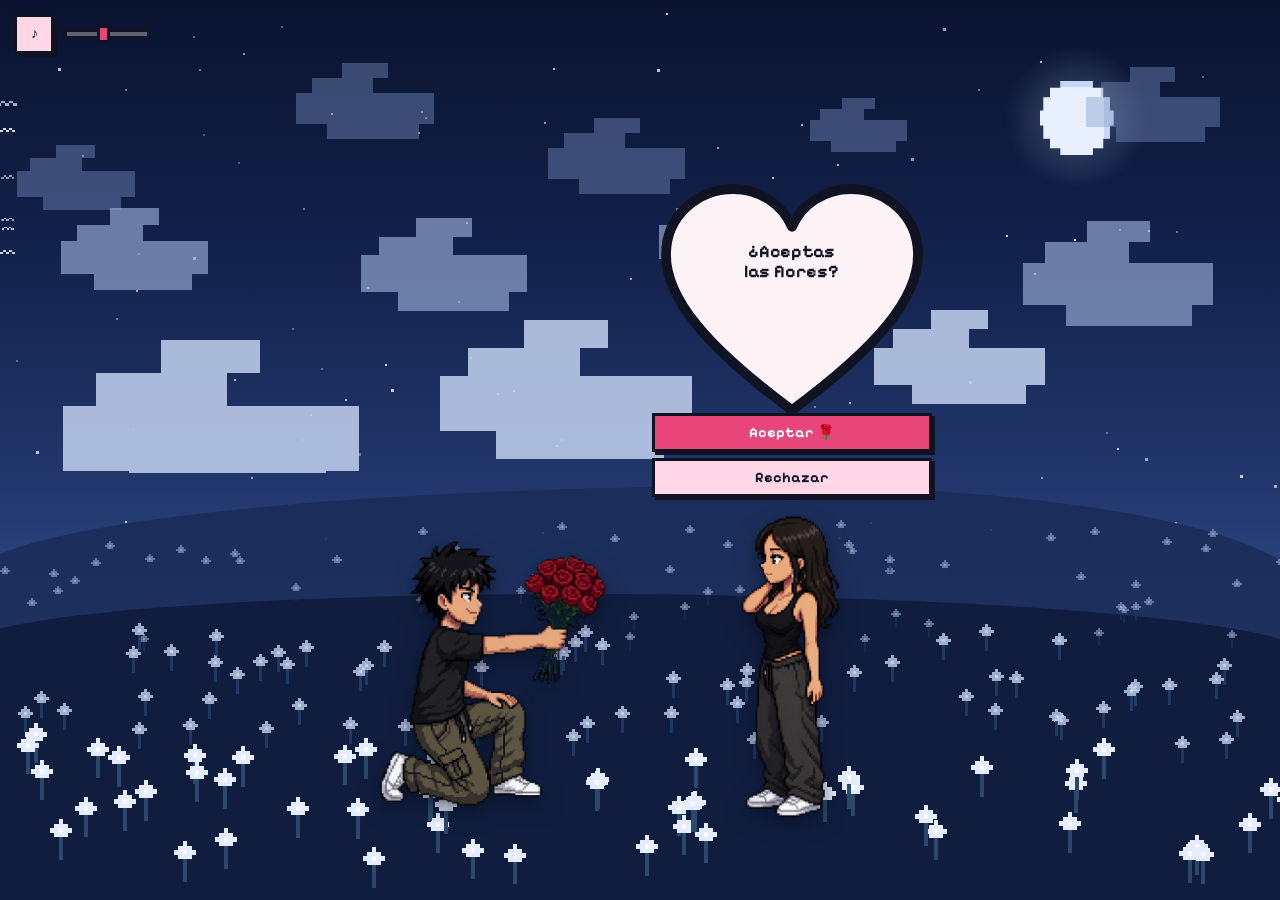
==== commit d065e7a7: "Send her answer to the webhook and add his "yay" reaction Both outcomes now post to Discord, fire-an" ====
--- a/docs/index.html
+++ b/docs/index.html
@@ -8,7 +8,7 @@
 <link rel="preconnect" href="https://fonts.googleapis.com">
 <link rel="preconnect" href="https://fonts.gstatic.com" crossorigin>
 <link href="https://fonts.googleapis.com/css2?family=Pixelify+Sans:wght@400;600;700&display=swap" rel="stylesheet">
-<link rel="stylesheet" href="style.css?v=3">
+<link rel="stylesheet" href="style.css?v=5">
 </head>
 <body>
 
@@ -49,6 +49,9 @@
   <div class="scene">
 
     <div class="char-slot boy-slot">
+      <!-- only appears if she says yes -->
+      <div class="yay" id="yay"><span>yay 💝</span></div>
+
       <img class="char boy" id="boy"
            src="img/chico-rodilla.png"
            alt="Sp4rk ofreciendo unas rosas"
@@ -97,6 +100,6 @@
 <div class="yt-host" aria-hidden="true"><div id="ytPlayer"></div></div>
 
 <script src="https://www.youtube.com/iframe_api"></script>
-<script src="script.js?v=2"></script>
+<script src="script.js?v=3"></script>
 </body>
 </html>
--- a/docs/style.css
+++ b/docs/style.css
@@ -385,6 +385,52 @@
   align-items: center;
 }
 
+/* ============ HIS "YAY" BUBBLE ============ */
+
+.yay {
+  position: absolute;
+  bottom: calc(100% - 14px);
+  left: 50%;
+  transform: translateX(-50%) scale(0.3);
+  opacity: 0;
+  z-index: 9;
+  pointer-events: none;
+  white-space: nowrap;
+}
+.yay span {
+  display: block;
+  padding: 8px 14px;
+  background: var(--paper);
+  color: var(--ink);
+  border: 3px solid var(--ink);
+  box-shadow: 3px 3px 0 var(--ink);
+  font-size: clamp(0.85rem, 3.2vw, 1rem);
+  font-weight: 700;
+}
+.yay::after {                     /* little tail pointing down at him */
+  content: "";
+  position: absolute;
+  left: 50%;
+  bottom: -13px;
+  margin-left: -7px;
+  width: 0; height: 0;
+  border-left: 7px solid transparent;
+  border-right: 7px solid transparent;
+  border-top: 13px solid var(--ink);
+}
+/* the end state is declared, not left to the animation: if it never runs,
+   the bubble must still be visible rather than stuck at opacity 0 */
+.yay.show {
+  opacity: 1;
+  transform: translateX(-50%) scale(1);
+  animation: yayPop 0.5s cubic-bezier(.2,.9,.3,1.7) both,
+             bob 2.6s ease-in-out infinite 0.6s;
+}
+@keyframes yayPop {
+  from { opacity: 0; transform: translateX(-50%) translateY(10px) scale(0.3); }
+  to   { opacity: 1; transform: translateX(-50%) translateY(0) scale(1); }
+}
+
 /* ============ CELEBRATION ============ */
 
 .confetti { position: absolute; inset: 0; pointer-events: none; z-index: 8; overflow: hidden; }
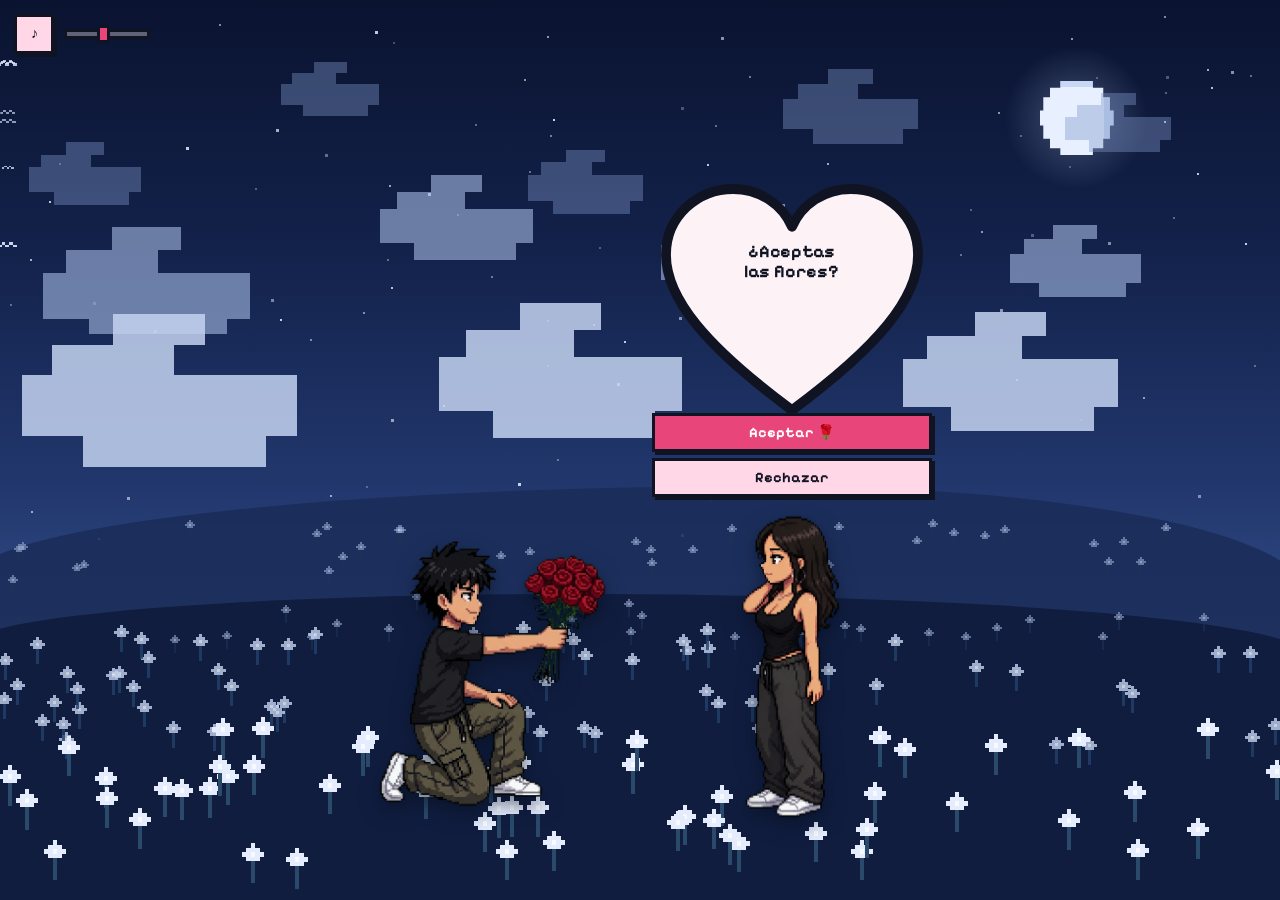
==== commit 445523e1: "Update index.html" ====
--- a/docs/index.html
+++ b/docs/index.html
@@ -13,16 +13,12 @@
 <body>
 
 <main class="world" id="world">
-
-  <!-- ============ MUSIC CONTROL ============ -->
   <div class="music" id="music">
     <button class="pix-btn music-btn" id="musicBtn" type="button"
             aria-label="Pausar o reproducir la música">♪</button>
     <input class="vol" id="vol" type="range" min="0" max="100" value="45"
            aria-label="Volumen">
   </div>
-
-  <!-- ============ ANIMATED PIXEL BACKGROUND ============ -->
   <div class="sky"></div>
   <div class="stars" id="stars"></div>
 
